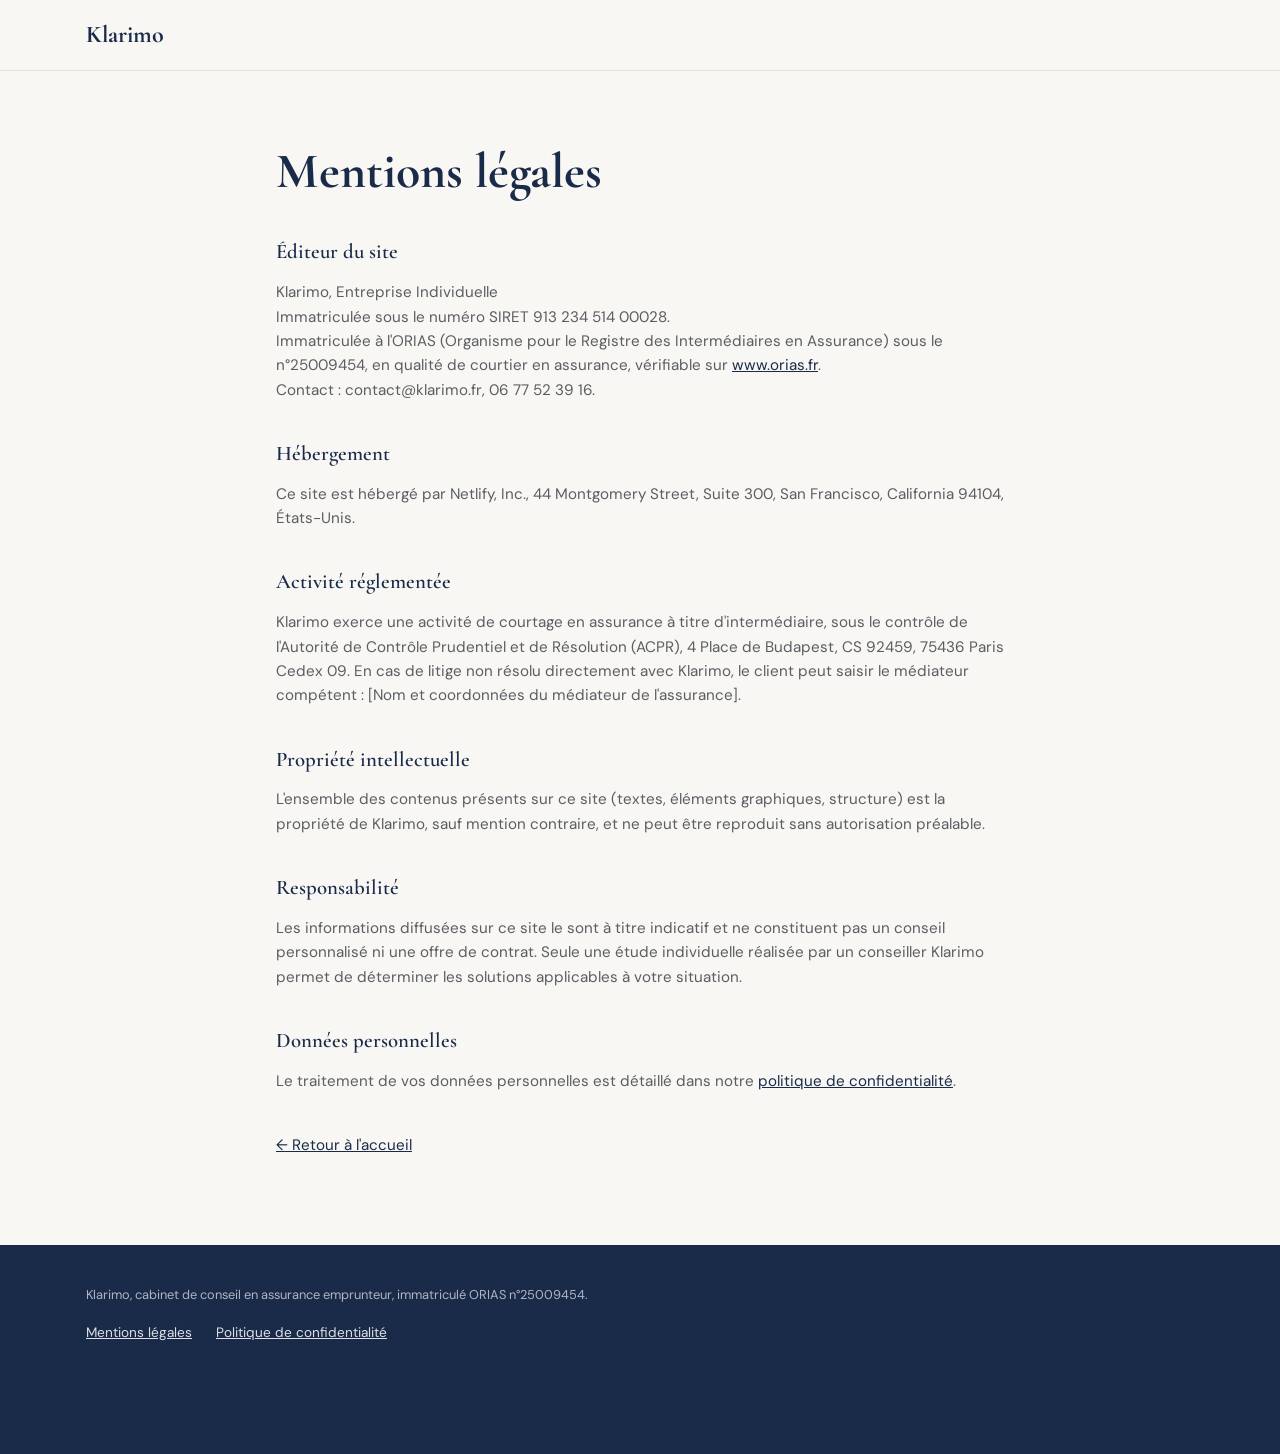
==== mentions-legales.html @ 3ba85b11 "Add files via upload" ====
<!DOCTYPE html>
<html lang="fr">
<head>
<meta charset="UTF-8">
<meta name="viewport" content="width=device-width, initial-scale=1.0">
<title>Mentions légales | Klarimo</title>
<meta name="robots" content="noindex, follow">
<link rel="canonical" href="https://etude.klarimo.fr/mentions-legales.html">
<link rel="icon" href="assets/favicon.svg" type="image/svg+xml">
<meta name="theme-color" content="#1A2B4A">
<link rel="preconnect" href="https://fonts.googleapis.com">
<link rel="preconnect" href="https://fonts.gstatic.com" crossorigin>
<link rel="stylesheet" href="https://fonts.googleapis.com/css2?family=Cormorant+Garamond:wght@500;600;700&family=DM+Sans:wght@400;500;700&display=swap">
<link rel="stylesheet" href="css/style.css">
<style>
  .legal-content { max-width: 760px; }
  .legal-content h2 { font-size: 1.3rem; margin-top: var(--space-lg); }
  .legal-content p, .legal-content li { font-size: 0.95rem; }
</style>
</head>
<body>
<a class="skip-link" href="#contenu-principal">Aller au contenu principal</a>
<header class="site-header">
  <div class="container header-inner">
    <a href="index.html" class="logo">Klarimo</a>
  </div>
</header>

<main id="contenu-principal">
  <section>
    <div class="container legal-content">
      <h1>Mentions légales</h1>

      <!--
        TODO avant mise en ligne : compléter chaque champ entre crochets
        avec les informations réelles et exactes du cabinet.
      -->

      <h2>Éditeur du site</h2>
      <p>
        Klarimo, Entreprise Individuelle<br>
        Immatriculée sous le numéro SIRET 913 234 514 00028.<br>
        Immatriculée à l'ORIAS (Organisme pour le Registre des Intermédiaires en Assurance) sous le n°25009454, en qualité de courtier en assurance, vérifiable sur <a href="https://www.orias.fr" target="_blank" rel="noopener noreferrer">www.orias.fr</a>.<br>
        Contact : contact@klarimo.fr, 06 77 52 39 16.
      </p>

      <h2>Hébergement</h2>
      <p>
        Ce site est hébergé par Netlify, Inc., 44 Montgomery Street, Suite 300, San Francisco, California 94104, États-Unis.
      </p>

      <h2>Activité réglementée</h2>
      <p>
        Klarimo exerce une activité de courtage en assurance à titre d'intermédiaire, sous le contrôle de l'Autorité de Contrôle Prudentiel et de Résolution (ACPR), 4 Place de Budapest, CS 92459, 75436 Paris Cedex 09. En cas de litige non résolu directement avec Klarimo, le client peut saisir le médiateur compétent : [Nom et coordonnées du médiateur de l'assurance].
      </p>

      <h2>Propriété intellectuelle</h2>
      <p>
        L'ensemble des contenus présents sur ce site (textes, éléments graphiques, structure) est la propriété de Klarimo, sauf mention contraire, et ne peut être reproduit sans autorisation préalable.
      </p>

      <h2>Responsabilité</h2>
      <p>
        Les informations diffusées sur ce site le sont à titre indicatif et ne constituent pas un conseil personnalisé ni une offre de contrat. Seule une étude individuelle réalisée par un conseiller Klarimo permet de déterminer les solutions applicables à votre situation.
      </p>

      <h2>Données personnelles</h2>
      <p>
        Le traitement de vos données personnelles est détaillé dans notre <a href="politique-confidentialite.html">politique de confidentialité</a>.
      </p>

      <p style="margin-top:var(--space-lg);"><a href="index.html">← Retour à l'accueil</a></p>
    </div>
  </section>
</main>

<footer class="site-footer">
  <div class="container footer-inner">
    <p class="footer-legal">Klarimo, cabinet de conseil en assurance emprunteur, immatriculé ORIAS n°25009454.</p>
    <nav aria-label="Liens légaux" class="footer-nav">
      <a href="mentions-legales.html">Mentions légales</a>
      <a href="politique-confidentialite.html">Politique de confidentialité</a>
    </nav>
  </div>
</footer>
</body>
</html>
---- css/style.css ----
/* ============================================================================
   KLARIMO : Étude gratuite assurance emprunteur
   CSS mobile-first, sans framework. Variables en tête pour un A/B testing
   rapide (changer une couleur / un espace ici impacte toute la page).
============================================================================ */

/* ---------------------------------------------------------------------------
   1. VARIABLES
--------------------------------------------------------------------------- */
:root {
  /* Palette */
  --color-bg: #F8F7F4;
  --color-surface: #FFFFFF;
  --color-blue: #1A2B4A;
  --color-blue-light: #29406b;
  --color-gold: #B8942A;
  --color-text: #202124;
  --color-text-muted: #5b5d63;
  --color-border: #e4e1d8;
  --color-success: #2f7a4f;
  --color-danger: #b3261e;

  /* Typographie */
  --font-title: 'Cormorant Garamond', Georgia, serif;
  --font-body: 'DM Sans', -apple-system, BlinkMacSystemFont, sans-serif;

  /* Rayons / ombres */
  --radius-sm: 8px;
  --radius-md: 14px;
  --radius-lg: 22px;
  --shadow-sm: 0 1px 2px rgba(26, 43, 74, 0.05), 0 1px 1px rgba(26, 43, 74, 0.04);
  --shadow-md: 0 8px 24px rgba(26, 43, 74, 0.08);

  /* Espacements */
  --space-xs: 8px;
  --space-sm: 16px;
  --space-md: 24px;
  --space-lg: 40px;
  --space-xl: 72px;

  --container-width: 1140px;
  --transition-fast: 150ms ease;
  --transition-base: 220ms ease;
}

/* ---------------------------------------------------------------------------
   2. RESET / BASE
--------------------------------------------------------------------------- */
*, *::before, *::after { box-sizing: border-box; }
html { -webkit-text-size-adjust: 100%; scroll-behavior: smooth; }
@media (prefers-reduced-motion: reduce) {
  html { scroll-behavior: auto; }
  *, *::before, *::after { animation-duration: 0.01ms !important; animation-iteration-count: 1 !important; transition-duration: 0.01ms !important; }
}

body {
  margin: 0;
  background: var(--color-bg);
  color: var(--color-text);
  font-family: var(--font-body);
  font-size: 16px;
  line-height: 1.6;
  -webkit-font-smoothing: antialiased;
}

img, svg { display: block; max-width: 100%; }

h1, h2, h3 {
  font-family: var(--font-title);
  font-weight: 600;
  color: var(--color-blue);
  line-height: 1.15;
  margin: 0 0 var(--space-sm);
}

h1 { font-size: clamp(2rem, 5vw, 3.1rem); font-weight: 700; }
h2 { font-size: clamp(1.6rem, 3vw, 2.3rem); }
h3 { font-size: 1.15rem; font-family: var(--font-body); font-weight: 500; color: var(--color-text); }

p { margin: 0 0 var(--space-sm); color: var(--color-text-muted); }

a { color: var(--color-blue); }

.container {
  width: 100%;
  max-width: var(--container-width);
  margin: 0 auto;
  padding: 0 var(--space-sm);
}

section { padding: var(--space-xl) 0; }

/* Accessibilité : focus visible partout, jamais supprimé */
a:focus-visible, button:focus-visible, input:focus-visible,
select:focus-visible, summary:focus-visible {
  outline: 2px solid var(--color-gold);
  outline-offset: 2px;
}

.visually-hidden {
  position: absolute;
  width: 1px; height: 1px;
  padding: 0; margin: -1px;
  overflow: hidden;
  clip: rect(0,0,0,0);
  white-space: nowrap;
  border: 0;
}

.skip-link {
  position: absolute;
  left: -9999px;
  top: 0;
  background: var(--color-blue);
  color: #fff;
  padding: 10px 16px;
  z-index: 1000;
  border-radius: 0 0 var(--radius-sm) 0;
}
.skip-link:focus { left: 0; }

/* ---------------------------------------------------------------------------
   3. BOUTONS
--------------------------------------------------------------------------- */
.btn {
  display: inline-flex;
  align-items: center;
  justify-content: center;
  gap: 8px;
  font-family: var(--font-body);
  font-weight: 500;
  font-size: 1rem;
  text-decoration: none;
  border: none;
  border-radius: var(--radius-sm);
  padding: 14px 24px;
  cursor: pointer;
  transition: transform var(--transition-fast), box-shadow var(--transition-fast), background var(--transition-fast);
}
.btn:active { transform: scale(0.98); }

.btn-primary {
  background: var(--color-blue);
  color: #fff;
}
.btn-primary:hover { background: var(--color-blue-light); box-shadow: var(--shadow-md); }

.btn-secondary {
  background: transparent;
  color: var(--color-blue);
  border: 1.5px solid var(--color-blue);
}
.btn-secondary:hover { background: var(--color-blue); color: #fff; }

.btn-ghost {
  background: transparent;
  color: var(--color-text-muted);
  border: 1.5px solid var(--color-border);
}
.btn-ghost:hover { border-color: var(--color-text-muted); }

.btn-large { padding: 17px 32px; font-size: 1.05rem; }
.btn-full { width: 100%; }

/* ---------------------------------------------------------------------------
   4. HEADER
--------------------------------------------------------------------------- */
.site-header {
  padding: var(--space-sm) 0;
  border-bottom: 1px solid var(--color-border);
  background: var(--color-bg);
  position: sticky;
  top: 0;
  z-index: 50;
}
.header-inner {
  display: flex;
  align-items: center;
  justify-content: space-between;
}
.logo {
  font-family: var(--font-title);
  font-size: 1.5rem;
  font-weight: 700;
  color: var(--color-blue);
  text-decoration: none;
}
.header-phone {
  display: flex;
  align-items: center;
  gap: 8px;
  font-size: 0.9rem;
  color: var(--color-blue);
  text-decoration: none;
}
.header-phone svg { color: var(--color-gold); }

/* ---------------------------------------------------------------------------
   5. HERO
--------------------------------------------------------------------------- */
.hero { padding-top: var(--space-lg); padding-bottom: var(--space-lg); }

.hero-grid {
  display: grid;
  grid-template-columns: 1fr;
  gap: var(--space-lg);
  align-items: start;
}

.eyebrow {
  text-transform: uppercase;
  letter-spacing: 0.08em;
  font-size: 0.78rem;
  font-weight: 500;
  color: var(--color-gold);
  margin-bottom: var(--space-xs);
}

.hero-subtitle { font-size: 1.1rem; color: var(--color-text-muted); max-width: 46ch; }

.badge-list {
  list-style: none;
  display: flex;
  flex-wrap: wrap;
  gap: 10px;
  padding: 0;
  margin: var(--space-md) 0;
}
.badge {
  display: inline-flex;
  align-items: center;
  gap: 6px;
  background: var(--color-surface);
  border: 1px solid var(--color-border);
  color: var(--color-text);
  font-size: 0.85rem;
  padding: 7px 12px;
  border-radius: 20px;
}
.badge svg { color: var(--color-gold); flex-shrink: 0; }

.hero-cta { margin-top: var(--space-sm); }

/* Carte formulaire */
.hero-form-wrapper { scroll-margin-top: 90px; }

.form-card {
  background: var(--color-surface);
  border: 1px solid var(--color-border);
  border-radius: var(--radius-lg);
  box-shadow: var(--shadow-md);
  padding: var(--space-md);
}

.form-header { margin-bottom: var(--space-sm); }
.form-eyebrow {
  text-transform: uppercase;
  letter-spacing: 0.08em;
  font-size: 0.7rem;
  color: var(--color-gold);
  margin-bottom: 4px;
}
.form-header h2 { font-size: 1.4rem; margin-bottom: var(--space-sm); }

.progress-bar {
  display: flex;
  gap: 6px;
  margin-bottom: 8px;
}
.progress-step {
  height: 4px;
  flex: 1;
  background: var(--color-border);
  border-radius: 4px;
  transition: background var(--transition-base);
}
.progress-step.is-active,
.progress-step.is-complete { background: var(--color-gold); }
.progress-label { font-size: 0.82rem; color: var(--color-text-muted); margin: 0; }

/* Champs de formulaire */
.field { margin-bottom: var(--space-sm); }
.field-row { display: grid; grid-template-columns: 1fr 1fr; gap: var(--space-sm); }
.field label {
  display: block;
  font-size: 0.88rem;
  font-weight: 500;
  color: var(--color-text);
  margin-bottom: 6px;
}
.field .optional { font-weight: 400; color: var(--color-text-muted); }

input[type="text"], input[type="tel"], input[type="email"], select {
  width: 100%;
  padding: 12px 14px;
  font-family: var(--font-body);
  font-size: 1rem;
  color: var(--color-text);
  background: var(--color-bg);
  border: 1.5px solid var(--color-border);
  border-radius: var(--radius-sm);
  transition: border-color var(--transition-fast);
  appearance: none;
}
select {
  background-image: url("data:image/svg+xml,%3Csvg xmlns='http://www.w3.org/2000/svg' viewBox='0 0 24 24' fill='none' stroke='%235b5d63' stroke-width='2'%3E%3Cpath d='m6 9 6 6 6-6'/%3E%3C/svg%3E");
  background-repeat: no-repeat;
  background-position: right 12px center;
  background-size: 18px;
  padding-right: 38px;
}
input:hover, select:hover { border-color: var(--color-text-muted); }
input:focus, select:focus { border-color: var(--color-blue); outline: none; box-shadow: 0 0 0 3px rgba(26,43,74,0.12); }
input[aria-invalid="true"], select[aria-invalid="true"] { border-color: var(--color-danger); }

.input-suffix { position: relative; }
.input-suffix input { padding-right: 34px; }
.input-suffix .suffix {
  position: absolute;
  right: 14px;
  top: 50%;
  transform: translateY(-50%);
  color: var(--color-text-muted);
  font-size: 0.95rem;
}

.field-help { font-size: 0.78rem; color: var(--color-text-muted); margin: 4px 0 0; }
.field-error {
  font-size: 0.82rem;
  color: var(--color-danger);
  margin: 6px 0 0;
  display: flex;
  align-items: center;
  gap: 4px;
}

.credit-block {
  border: 1px solid var(--color-border);
  border-radius: var(--radius-sm);
  padding: var(--space-sm);
  margin-bottom: var(--space-sm);
  background: var(--color-bg);
}
.credit-block-title {
  font-size: 0.82rem;
  font-weight: 500;
  color: var(--color-blue);
  margin: 0 0 10px;
  text-transform: uppercase;
  letter-spacing: 0.04em;
}

.field-checkbox {
  display: flex;
  align-items: flex-start;
  gap: 10px;
}
.field-checkbox input { width: auto; margin-top: 4px; flex-shrink: 0; }
.field-checkbox label { font-size: 0.82rem; font-weight: 400; color: var(--color-text-muted); }

.form-confidentiality {
  display: flex;
  align-items: center;
  gap: 6px;
  font-size: 0.8rem;
  color: var(--color-text-muted);
  margin: var(--space-sm) 0;
}
.form-confidentiality svg { color: var(--color-gold); flex-shrink: 0; }

.form-step-actions { display: flex; gap: var(--space-sm); align-items: center; }
.form-step-actions .btn-ghost { flex-shrink: 0; }

.form-error-summary {
  margin-top: var(--space-sm);
  padding: 10px 14px;
  background: #fbeceb;
  color: var(--color-danger);
  border-radius: var(--radius-sm);
  font-size: 0.88rem;
}

.form-success {
  text-align: center;
  padding: var(--space-md) 0;
  color: var(--color-success);
}
.form-success svg { margin: 0 auto 10px; }
.form-success p { color: var(--color-success); font-weight: 500; }

/* ---------------------------------------------------------------------------
   6. TRUST BAR
--------------------------------------------------------------------------- */
.trust-bar {
  padding: var(--space-sm) 0;
  background: var(--color-surface);
  border-top: 1px solid var(--color-border);
  border-bottom: 1px solid var(--color-border);
}
.trust-bar-inner {
  display: flex;
  flex-wrap: wrap;
  gap: var(--space-sm) var(--space-lg);
  justify-content: center;
  text-align: center;
}
.trust-bar-inner p { margin: 0; font-size: 0.85rem; color: var(--color-text-muted); }
.trust-bar-inner strong { color: var(--color-blue); }

/* ---------------------------------------------------------------------------
   7. BÉNÉFICES
--------------------------------------------------------------------------- */
.benefits h2 { text-align: center; max-width: 32ch; margin-left: auto; margin-right: auto; }
.benefits-grid {
  display: grid;
  grid-template-columns: 1fr;
  gap: var(--space-sm);
  margin-top: var(--space-lg);
}
.benefit-card {
  background: var(--color-surface);
  border: 1px solid var(--color-border);
  border-radius: var(--radius-md);
  padding: var(--space-md);
  transition: box-shadow var(--transition-base), transform var(--transition-base);
}
.benefit-card:hover { box-shadow: var(--shadow-md); transform: translateY(-2px); }
.benefit-icon {
  width: 44px; height: 44px;
  border-radius: 50%;
  background: rgba(184, 148, 42, 0.12);
  color: var(--color-gold);
  display: flex; align-items: center; justify-content: center;
  margin-bottom: var(--space-sm);
}
.benefit-card h3 { font-family: var(--font-title); font-size: 1.25rem; font-weight: 600; color: var(--color-blue); }
.benefits-disclaimer { font-size: 0.78rem; color: var(--color-text-muted); margin-top: var(--space-sm); text-align: center; }

/* ---------------------------------------------------------------------------
   8. LOI LEMOINE
--------------------------------------------------------------------------- */
.lemoine { background: var(--color-blue); }
.lemoine-grid {
  display: grid;
  grid-template-columns: 1fr;
  gap: var(--space-md);
  align-items: start;
}
.lemoine h2 { color: #fff; }
.lemoine-false {
  font-family: var(--font-title);
  font-size: clamp(3rem, 8vw, 5rem);
  font-weight: 700;
  color: var(--color-gold);
  margin: 0;
  line-height: 1;
}
.lemoine-text p { color: rgba(255,255,255,0.82); font-size: 1.05rem; }

/* ---------------------------------------------------------------------------
   9. TIMELINE
--------------------------------------------------------------------------- */
.how-it-works h2 { text-align: center; }
.timeline {
  list-style: none;
  padding: 0;
  margin: var(--space-lg) 0;
  display: grid;
  grid-template-columns: 1fr;
  gap: var(--space-md);
  counter-reset: step;
}
.timeline-step { text-align: center; padding: 0 var(--space-sm); }
.step-number {
  display: flex;
  align-items: center;
  justify-content: center;
  width: 48px; height: 48px;
  margin: 0 auto var(--space-sm);
  border-radius: 50%;
  background: var(--color-blue);
  color: #fff;
  font-family: var(--font-title);
  font-size: 1.3rem;
  font-weight: 700;
}
.timeline-step h3 { font-weight: 600; margin-bottom: 6px; }
.how-it-works { text-align: center; }
.how-it-works .btn { margin-top: var(--space-sm); }

/* ---------------------------------------------------------------------------
   10. POURQUOI NOUS
--------------------------------------------------------------------------- */
.why-us { background: var(--color-surface); }
.why-us h2 { text-align: center; max-width: 34ch; margin: 0 auto var(--space-lg); }
.why-grid {
  list-style: none;
  padding: 0;
  margin: 0;
  display: grid;
  grid-template-columns: 1fr;
  gap: var(--space-md);
}
.why-item { padding-left: var(--space-md); border-left: 2px solid var(--color-gold); }
.why-item h3 { font-family: var(--font-title); font-size: 1.2rem; font-weight: 600; color: var(--color-blue); }

/* ---------------------------------------------------------------------------
   11. FAQ
--------------------------------------------------------------------------- */
.faq-container { max-width: 760px; }
.faq h2 { text-align: center; }
.faq-list { margin-top: var(--space-lg); }
.faq-item {
  border-bottom: 1px solid var(--color-border);
}
.faq-item summary {
  display: flex;
  align-items: center;
  justify-content: space-between;
  gap: var(--space-sm);
  padding: var(--space-sm) 0;
  font-weight: 500;
  color: var(--color-blue);
  cursor: pointer;
  list-style: none;
}
.faq-item summary::-webkit-details-marker { display: none; }
.faq-item .chevron { color: var(--color-gold); flex-shrink: 0; transition: transform var(--transition-base); }
.faq-item[open] .chevron { transform: rotate(180deg); }
.faq-answer { padding: 0 0 var(--space-sm); }
.faq-answer p { margin: 0; }

/* ---------------------------------------------------------------------------
   12. CTA FINAL
--------------------------------------------------------------------------- */
.final-cta { background: var(--color-bg); }
.final-cta-inner {
  text-align: center;
  max-width: 640px;
  margin: 0 auto;
}
.final-cta h2 { margin-bottom: var(--space-md); }

/* ---------------------------------------------------------------------------
   13. FOOTER
--------------------------------------------------------------------------- */
.site-footer {
  background: var(--color-blue);
  color: rgba(255,255,255,0.7);
  padding: var(--space-lg) 0 calc(var(--space-lg) + 70px);
}
.footer-legal { font-size: 0.8rem; color: rgba(255,255,255,0.65); max-width: 80ch; }
.footer-nav { display: flex; gap: var(--space-md); margin-top: var(--space-sm); }
.footer-nav a { color: rgba(255,255,255,0.85); font-size: 0.85rem; text-decoration: underline; }

/* ---------------------------------------------------------------------------
   14. STICKY CTA MOBILE
--------------------------------------------------------------------------- */
.sticky-cta {
  position: fixed;
  bottom: 0; left: 0; right: 0;
  padding: 10px var(--space-sm);
  background: var(--color-surface);
  border-top: 1px solid var(--color-border);
  box-shadow: 0 -6px 16px rgba(26,43,74,0.08);
  z-index: 60;
  transform: translateY(0);
  transition: transform var(--transition-base);
}
.sticky-cta[hidden] { display: none; }

/* ---------------------------------------------------------------------------
   14b. BANDEAU CONSENTEMENT COOKIES
--------------------------------------------------------------------------- */
.cookie-consent {
  position: fixed;
  left: 0; right: 0; bottom: 0;
  z-index: 70; /* au-dessus du CTA sticky mobile (60) */
  background: var(--color-blue);
  padding: var(--space-sm);
  box-shadow: 0 -6px 20px rgba(26,43,74,0.18);
}
.cookie-consent[hidden] { display: none; }
.cookie-consent-inner {
  max-width: var(--container-width);
  margin: 0 auto;
  display: flex;
  flex-direction: column;
  gap: var(--space-sm);
}
.cookie-consent-inner p { color: rgba(255,255,255,0.85); font-size: 0.85rem; margin: 0; }
.cookie-consent-actions { display: flex; gap: var(--space-sm); }
.cookie-consent-actions .btn-ghost { color: rgba(255,255,255,0.85); border-color: rgba(255,255,255,0.35); }
.cookie-consent-actions .btn-ghost:hover { border-color: #fff; }

@media (min-width: 640px) {
  .cookie-consent-inner { flex-direction: row; align-items: center; justify-content: space-between; }
  .cookie-consent-inner p { max-width: 60ch; }
  .cookie-consent-actions { flex-shrink: 0; }
}

/* ---------------------------------------------------------------------------
   15. RESPONSIVE : DESKTOP (>= 960px)
--------------------------------------------------------------------------- */
@media (min-width: 960px) {
  .hero-grid { grid-template-columns: 1.15fr 1fr; gap: var(--space-xl); }
  .field-row { grid-template-columns: 1fr 1fr; }
  .benefits-grid { grid-template-columns: repeat(4, 1fr); }
  .lemoine-grid { grid-template-columns: 0.9fr 1.4fr; }
  .timeline { grid-template-columns: repeat(3, 1fr); }
  .why-grid { grid-template-columns: repeat(3, 1fr); }
  .sticky-cta { display: none; } /* le CTA est déjà visible dans le hero desktop */
}

@media (min-width: 640px) and (max-width: 959px) {
  .benefits-grid { grid-template-columns: repeat(2, 1fr); }
  .why-grid { grid-template-columns: repeat(2, 1fr); }
}
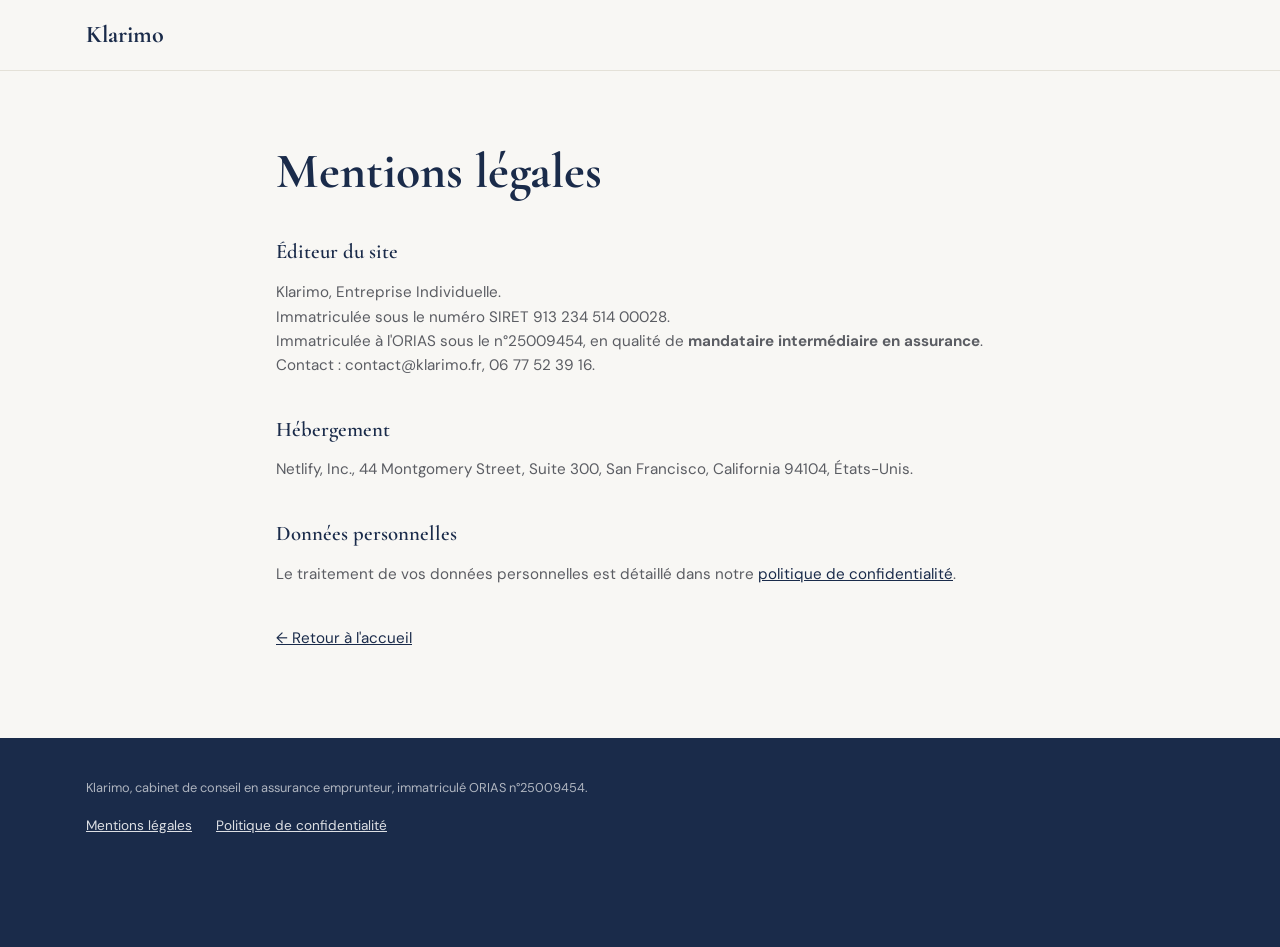
==== commit 2200a313: "Add files via upload" ====
--- a/mentions-legales.html
+++ b/mentions-legales.html
@@ -32,37 +32,23 @@
       <h1>Mentions légales</h1>
 
       <!--
-        TODO avant mise en ligne : compléter chaque champ entre crochets
-        avec les informations réelles et exactes du cabinet.
+        TODO avant mise en ligne : le nom de l'intermédiaire mandant
+        (courtier, agent général ou mandataire d'assurance pour le compte
+        duquel Klarimo agit) est obligatoire pour un mandataire
+        intermédiaire en assurance (MIA). Cette information doit venir de
+        Klarimo, elle ne peut pas être devinée.
       -->
 
       <h2>Éditeur du site</h2>
       <p>
-        Klarimo, Entreprise Individuelle<br>
+        Klarimo, Entreprise Individuelle.<br>
         Immatriculée sous le numéro SIRET 913 234 514 00028.<br>
-        Immatriculée à l'ORIAS (Organisme pour le Registre des Intermédiaires en Assurance) sous le n°25009454, en qualité de courtier en assurance, vérifiable sur <a href="https://www.orias.fr" target="_blank" rel="noopener noreferrer">www.orias.fr</a>.<br>
+        Immatriculée à l'ORIAS sous le n°25009454, en qualité de <strong>mandataire intermédiaire en assurance</strong>.
         Contact : contact@klarimo.fr, 06 77 52 39 16.
       </p>
 
       <h2>Hébergement</h2>
-      <p>
-        Ce site est hébergé par Netlify, Inc., 44 Montgomery Street, Suite 300, San Francisco, California 94104, États-Unis.
-      </p>
-
-      <h2>Activité réglementée</h2>
-      <p>
-        Klarimo exerce une activité de courtage en assurance à titre d'intermédiaire, sous le contrôle de l'Autorité de Contrôle Prudentiel et de Résolution (ACPR), 4 Place de Budapest, CS 92459, 75436 Paris Cedex 09. En cas de litige non résolu directement avec Klarimo, le client peut saisir le médiateur compétent : [Nom et coordonnées du médiateur de l'assurance].
-      </p>
-
-      <h2>Propriété intellectuelle</h2>
-      <p>
-        L'ensemble des contenus présents sur ce site (textes, éléments graphiques, structure) est la propriété de Klarimo, sauf mention contraire, et ne peut être reproduit sans autorisation préalable.
-      </p>
-
-      <h2>Responsabilité</h2>
-      <p>
-        Les informations diffusées sur ce site le sont à titre indicatif et ne constituent pas un conseil personnalisé ni une offre de contrat. Seule une étude individuelle réalisée par un conseiller Klarimo permet de déterminer les solutions applicables à votre situation.
-      </p>
+      <p>Netlify, Inc., 44 Montgomery Street, Suite 300, San Francisco, California 94104, États-Unis.</p>
 
       <h2>Données personnelles</h2>
       <p>
--- a/css/style.css
+++ b/css/style.css
@@ -458,6 +458,65 @@
 .lemoine-text p { color: rgba(255,255,255,0.82); font-size: 1.05rem; }
 
 /* ---------------------------------------------------------------------------
+   8b. SIMULATEUR D'ÉCONOMIE
+--------------------------------------------------------------------------- */
+.simulateur { text-align: center; }
+.simulateur-container { max-width: 640px; }
+.simulateur-intro { color: var(--color-text-muted); margin-bottom: var(--space-md); }
+.simulateur-card {
+  background: var(--color-surface);
+  border: 1px solid var(--color-border);
+  border-radius: var(--radius-lg);
+  box-shadow: var(--shadow-sm);
+  padding: var(--space-md);
+  text-align: left;
+}
+.simulateur-fields {
+  display: grid;
+  grid-template-columns: 1fr;
+  gap: var(--space-sm);
+  margin-bottom: var(--space-sm);
+}
+.simulateur-btn { width: 100%; }
+.simulateur-resultat {
+  margin-top: var(--space-md);
+  padding-top: var(--space-md);
+  border-top: 1px solid var(--color-border);
+  text-align: center;
+}
+.simulateur-resultat-label { color: var(--color-text-muted); font-size: 0.9rem; margin-bottom: 4px; }
+.simulateur-resultat-montant {
+  font-family: var(--font-title);
+  font-size: clamp(1.8rem, 5vw, 2.4rem);
+  font-weight: 700;
+  color: var(--color-gold);
+  margin: 0 0 var(--space-xs);
+}
+.simulateur-reassurance { font-size: 0.85rem; color: var(--color-text-muted); margin-bottom: var(--space-sm); }
+.simulateur-resultat .btn { display: inline-block; }
+.simulateur-disclaimer { font-size: 0.76rem; color: var(--color-text-muted); margin: var(--space-sm) 0 0; text-align: center; }
+
+/* Version compacte du simulateur intégrée directement dans le hero, pour
+   qu'elle soit visible sans avoir à faire défiler la page (au même titre
+   que le formulaire de contact, déjà présent dans le hero). */
+.simulateur-hero {
+  border-color: var(--color-gold);
+  box-shadow: var(--shadow-md);
+  margin: var(--space-md) 0;
+  text-align: left;
+}
+.simulateur-eyebrow {
+  text-transform: uppercase;
+  letter-spacing: 0.08em;
+  font-size: 0.72rem;
+  font-weight: 500;
+  color: var(--color-gold);
+  margin-bottom: 4px;
+}
+.simulateur-hero h2 { font-size: 1.2rem; margin-bottom: var(--space-sm); }
+.simulateur-hero .simulateur-disclaimer { text-align: left; }
+
+/* ---------------------------------------------------------------------------
    9. TIMELINE
 --------------------------------------------------------------------------- */
 .how-it-works h2 { text-align: center; }
@@ -605,6 +664,7 @@
 @media (min-width: 960px) {
   .hero-grid { grid-template-columns: 1.15fr 1fr; gap: var(--space-xl); }
   .field-row { grid-template-columns: 1fr 1fr; }
+  .simulateur-fields { grid-template-columns: 1fr 1fr; }
   .benefits-grid { grid-template-columns: repeat(4, 1fr); }
   .lemoine-grid { grid-template-columns: 0.9fr 1.4fr; }
   .timeline { grid-template-columns: repeat(3, 1fr); }
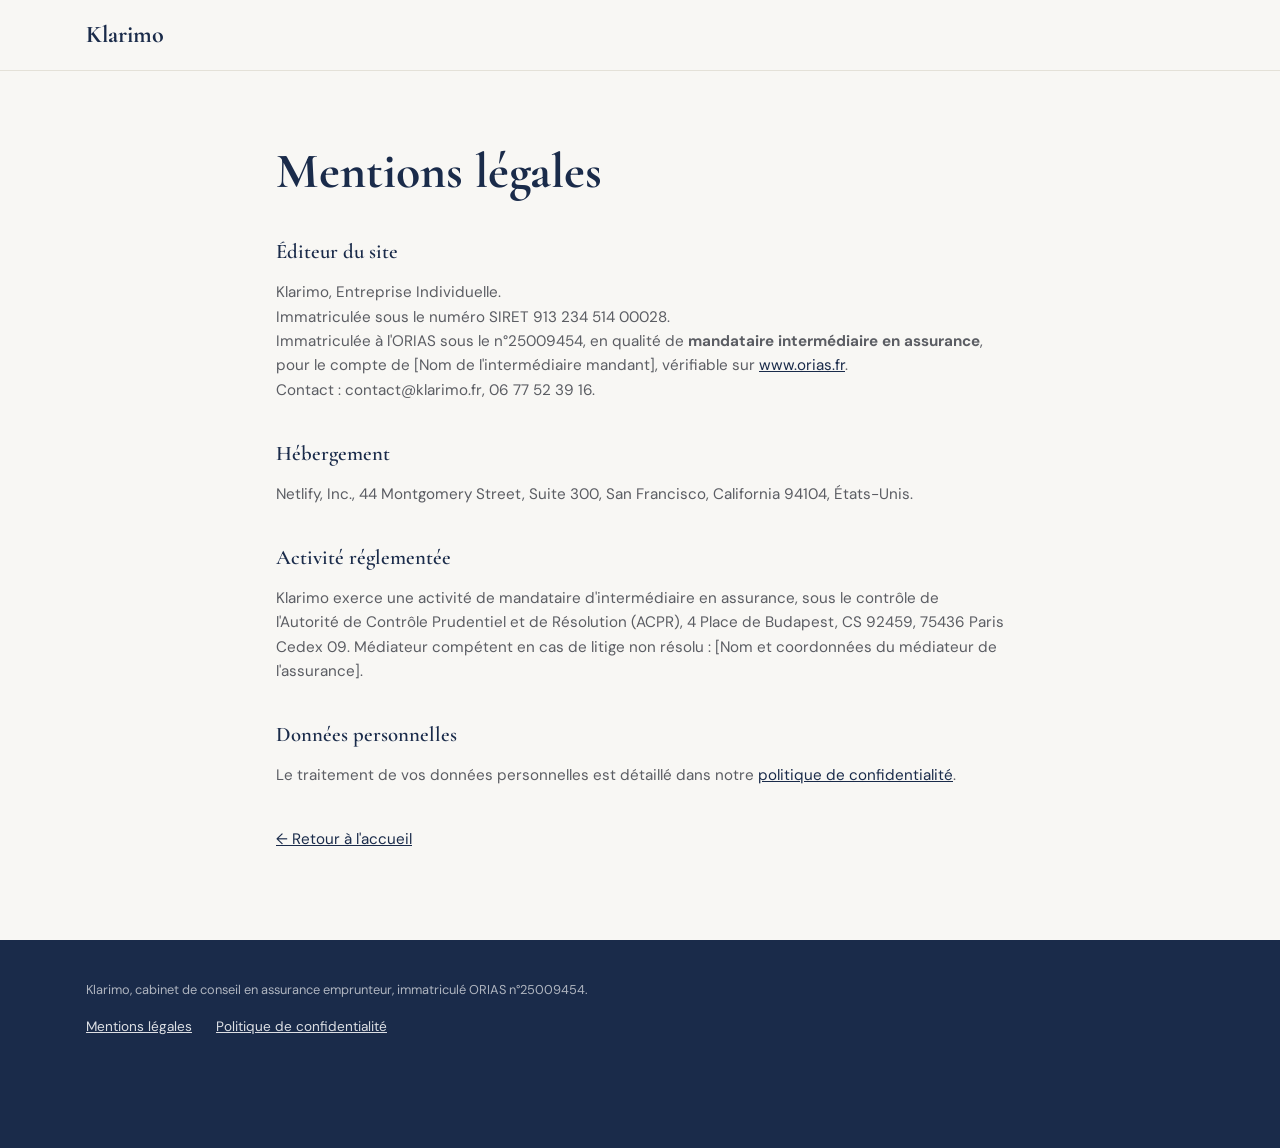
==== commit ef0d0b6c: "Add files via upload" ====
--- a/mentions-legales.html
+++ b/mentions-legales.html
@@ -43,12 +43,17 @@
       <p>
         Klarimo, Entreprise Individuelle.<br>
         Immatriculée sous le numéro SIRET 913 234 514 00028.<br>
-        Immatriculée à l'ORIAS sous le n°25009454, en qualité de <strong>mandataire intermédiaire en assurance</strong>.
+        Immatriculée à l'ORIAS sous le n°25009454, en qualité de <strong>mandataire intermédiaire en assurance</strong>, pour le compte de [Nom de l'intermédiaire mandant], vérifiable sur <a href="https://www.orias.fr" target="_blank" rel="noopener noreferrer">www.orias.fr</a>.<br>
         Contact : contact@klarimo.fr, 06 77 52 39 16.
       </p>
 
       <h2>Hébergement</h2>
       <p>Netlify, Inc., 44 Montgomery Street, Suite 300, San Francisco, California 94104, États-Unis.</p>
+
+      <h2>Activité réglementée</h2>
+      <p>
+        Klarimo exerce une activité de mandataire d'intermédiaire en assurance, sous le contrôle de l'Autorité de Contrôle Prudentiel et de Résolution (ACPR), 4 Place de Budapest, CS 92459, 75436 Paris Cedex 09. Médiateur compétent en cas de litige non résolu : [Nom et coordonnées du médiateur de l'assurance].
+      </p>
 
       <h2>Données personnelles</h2>
       <p>
